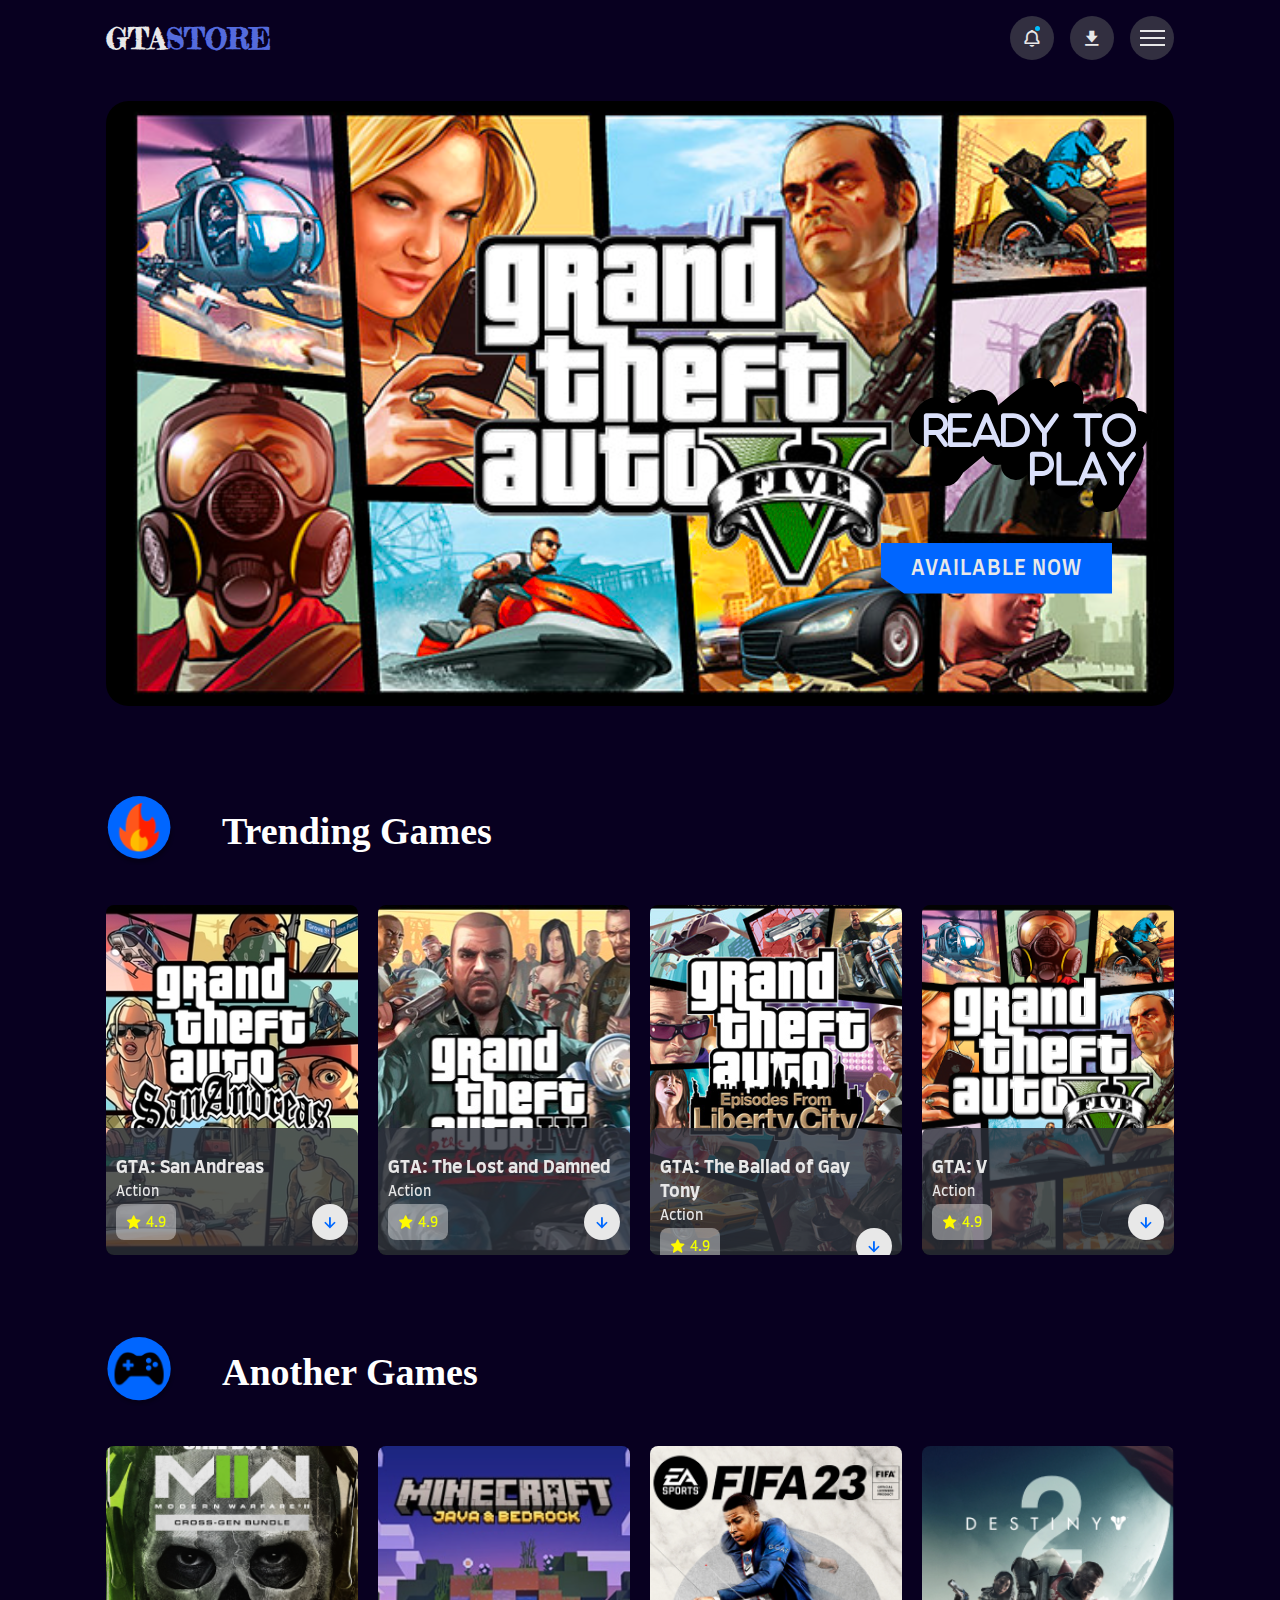
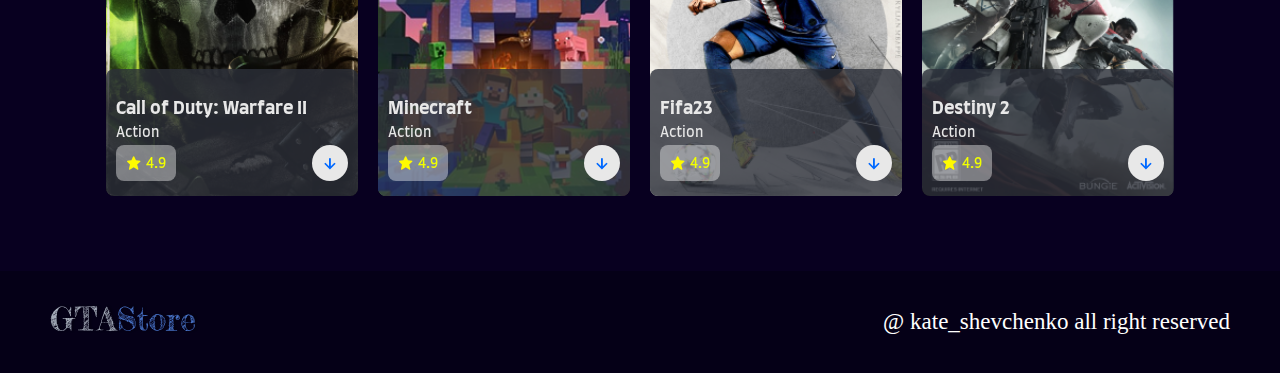
==== index.html @ 002e9f2f "Start create GTAStore" ====
<!DOCTYPE html>
<html lang="en">
<head>
    <meta charset="UTF-8">
    <meta http-equiv="X-UA-Compatible" content="IE=edge">
    <meta name="viewport" content="width=device-width, initial-scale=1.0">
    <title>GameStore</title>
    <link rel = "shortcut icon" href="img/favicon.ico" type="image/x-icon">
    <link rel = "stylesheet" href="css/style.css">
    <link href='https://unpkg.com/boxicons@2.1.4/css/boxicons.min.css' rel='stylesheet'>
    <link rel="stylesheet" href="css/swiper-bundle.min.css">
</head>
<body>
    
<header>
    <div class="nav container">
        <a href="index.html" class="logo">GTA<span>Store</span></a>
        <div class="nav-icons">
            <i class='bx bx-bell  bx-tada' id="notication-icon"><span></span></i>
            <i class='bx bxs-download' id="download-icon"></i>
            <div class="menu-icon">
                <div class="line1"></div>
                <div class="line2"></div>
                <div class="line3"></div>
            </div>
        </div>
        <div class="menu">
            <img src="./img/image 1.svg" alt="logo_Games">
            <ul class="navbar">
                <li><a href="index.html">Home</a></li>
                <li><a href="#trending">Trending</a></li>
                <li><a href="#new">New Games</a></li>
                <li><a href="#action">Action Games</a></li>
                <li><a href="#contact">Contact Us</a></li>
            </ul>
        </div>
        <div class="notification">
                <div class="notification_box">
                    <i class='bx bxs-check-circle' style='color:#00ff22'></i>                
                        <p>Congratulation, your game is loaded!</p>
                </div>

                <div class="notification_box box-color">
                    <i class='bx bxs-x-circle' style='color:#ff0004'></i>
                    <p>Could not apply changes.</p>
                </div>
        </div>
    </div>
</header>

<section class="home container" id="home">
    <img src="./img/image 10.svg" alt="main image GTAStore" class="main_image">
<div class="home-text">
    <img src="./img/home-text.svg" alt="READY TO PLAY" class="readyToPlay">
    <a href="#" class="btn">AVAILABLE NOW</a>
</div>
</section>

<!-- Trending -->
<section class="trending_section container">
    <div class="trend">
<img src="./img/sale.svg" alt="sale" class="sale_image">
<h3 class="trending_text">Trending Games</h3>
</div>
<div class="trending-content swiper">
    <div class="swiper-wrapper">
                <!-- slide 1 -->
        <div class="swiper-slide">
            <div class="box">
                <img src="./img/image 24.svg" alt="trending1">
                <div class="box_text">
                    <h2>GTA: San Andreas</h2>
                    <h3>Action</h3>
                    <div class="rating-download">
                        <div class="rating">
                            <i class='bx bxs-star' style='color:#fffa00'></i>
                            <span>4.9</span>
                        </div>
                        <a href="#" class="box-btn"><i class='bx bx-down-arrow-alt' style='color:#0069ff'></i></a>
                    </div>
                </div>
            </div>
        </div>
                <!-- slide 2 -->
        <div class="swiper-slide">
            <div class="box">
                <img src="./img/image 23.svg" alt="trending1">
                <div class="box_text">
                    <h2>GTA: The Lost and Damned</h2>
                    <h3>Action</h3>
                    <div class="rating-download">
                        <div class="rating">
                            <i class='bx bxs-star' style='color:#fffa00'></i>
                            <span>4.9</span>
                        </div>
                        <a href="#" class="box-btn"><i class='bx bx-down-arrow-alt' style='color:#0069ff'></i></a>
                    </div>
                </div>
            </div>
        </div>
                <!-- slide 3 -->
        <div class="swiper-slide">
            <div class="box">
                <img src="./img/image 22.svg" alt="trending1">
                <div class="box_text">
                    <h2>GTA: The Ballad of Gay Tony</h2>
                    <h3>Action</h3>
                    <div class="rating-download">
                        <div class="rating">
                            <i class='bx bxs-star' style='color:#fffa00'></i>
                            <span>4.9</span>
                        </div>
                        <a href="#" class="box-btn"><i class='bx bx-down-arrow-alt' style='color:#0069ff'></i></a>
                    </div>
                </div>
            </div>
        </div>
                <!-- slide 4 -->
        <div class="swiper-slide">
            <div class="box">
                <img src="./img/image 21.svg" alt="trending1">
                <div class="box_text">
                    <h2>GTA: V </h2>
                    <h3>Action</h3>
                    <div class="rating-download">
                        <div class="rating">
                            <i class='bx bxs-star' style='color:#fffa00'></i>
                            <span>4.9</span>
                        </div>
                        <a href="#" class="box-btn"><i class='bx bx-down-arrow-alt' style='color:#0069ff'></i></a>
                    </div>
                </div>
            </div>
        </div>
                <!-- slide 5 -->
        <div class="swiper-slide">
            <div class="box">
                <img src="./img/gta2.png" alt="trending1">
                <div class="box_text">
                    <h2>GTA: II</h2>
                    <h3>Action</h3>
                    <div class="rating-download">
                        <div class="rating">
                            <i class='bx bxs-star' style='color:#fffa00'></i>
                            <span>4.9</span>
                        </div>
                        <a href="#" class="box-btn"><i class='bx bx-down-arrow-alt' style='color:#0069ff'></i></a>
                    </div>
                </div>
            </div>
        </div>
        
      </div>
</div>
</section>












<!-- Another Games -->
<section class="another_section container">
    <div class="another">
<img src="./img/another_game.svg" alt="sale" class="sale_image">
<h3 class="trending_text">Another Games</h3>
</div>
<div class="trending-content swiper">
    <div class="swiper-wrapper">
                <!-- slide 1 -->
        <div class="swiper-slide">
            <div class="box">
                <img src="./img/callOfDuty.png" alt="trending1">
                <div class="box_text">
                    <h2>Call of Duty: Warfare II</h2>
                    <h3>Action</h3>
                    <div class="rating-download">
                        <div class="rating">
                            <i class='bx bxs-star' style='color:#fffa00'></i>
                            <span>4.9</span>
                        </div>
                        <a href="#" class="box-btn"><i class='bx bx-down-arrow-alt' style='color:#0069ff'></i></a>
                    </div>
                </div>
            </div>
        </div>
                <!-- slide 2 -->
        <div class="swiper-slide">
            <div class="box">
                <img src="./img/minecraft.png" alt="trending1">
                <div class="box_text">
                    <h2>Minecraft</h2>
                    <h3>Action</h3>
                    <div class="rating-download">
                        <div class="rating">
                            <i class='bx bxs-star' style='color:#fffa00'></i>
                            <span>4.9</span>
                        </div>
                        <a href="#" class="box-btn"><i class='bx bx-down-arrow-alt' style='color:#0069ff'></i></a>
                    </div>
                </div>
            </div>
        </div>
                <!-- slide 3 -->
        <div class="swiper-slide">
            <div class="box">
                <img src="./img/fifa.png" alt="trending1">
                <div class="box_text">
                    <h2>Fifa23</h2>
                    <h3>Action</h3>
                    <div class="rating-download">
                        <div class="rating">
                            <i class='bx bxs-star' style='color:#fffa00'></i>
                            <span>4.9</span>
                        </div>
                        <a href="#" class="box-btn"><i class='bx bx-down-arrow-alt' style='color:#0069ff'></i></a>
                    </div>
                </div>
            </div>
        </div>
                <!-- slide 4 -->
        <div class="swiper-slide">
            <div class="box">
                <img src="./img/destiny.png" alt="trending1">
                <div class="box_text">
                    <h2>Destiny 2</h2>
                    <h3>Action</h3>
                    <div class="rating-download">
                        <div class="rating">
                            <i class='bx bxs-star' style='color:#fffa00'></i>
                            <span>4.9</span>
                        </div>
                        <a href="#" class="box-btn"><i class='bx bx-down-arrow-alt' style='color:#0069ff'></i></a>
                    </div>
                </div>
            </div>
        </div>
                <!-- slide 5 -->
        <div class="swiper-slide">
            <div class="box">
                <img src="./img/mario.png" alt="trending1">
                <div class="box_text">
                    <h2>Mario</h2>
                    <h3>Action</h3>
                    <div class="rating-download">
                        <div class="rating">
                            <i class='bx bxs-star' style='color:#fffa00'></i>
                            <span>4.9</span>
                        </div>
                        <a href="#" class="box-btn"><i class='bx bx-down-arrow-alt' style='color:#0069ff'></i></a>
                    </div>
                </div>
            </div>
        </div>
                <!-- slide 6 -->
        <div class="swiper-slide">
            <div class="box">
                <img src="./img/godOfWar.png" alt="trending1">
                <div class="box_text">
                    <h2>God Of War</h2>
                    <h3>Action</h3>
                    <div class="rating-download">
                        <div class="rating">
                            <i class='bx bxs-star' style='color:#fffa00'></i>
                            <span>4.9</span>
                        </div>
                        <a href="#" class="box-btn"><i class='bx bx-down-arrow-alt' style='color:#0069ff'></i></a>
                    </div>
                </div>
            </div>
        </div>
</section>








<footer>
    <div class="container-footer">
        <a href="index.html" class="logo"> <img src="./img/GTAStore.svg" alt="logo_GTAStore" class="image_logo"></a>
        <h3 class="author">@ kate_shevchenko all right reserved</h3>
 </div>
</footer>



    <script src="js/swiper-bundle.min.js"></script>
    <script src="js/index.js"></script>
</body>
</html>
---- css/style.css ----
@import url('https://fonts.googleapis.com/css2?family=Farro:wght@400;700&family=Fredericka+the+Great&display=swap');
*{
    font-family: 'Farro', sans-serif;
    margin: 0;
    padding: 0;
    scroll-behavior: smooth;
    box-sizing: border-box;
    list-style: none;
    text-decoration: none;
    scroll-padding-top: 2rem;
}

:root{
    --main-color: #1D2A6D;
    --dark-color: #080020;
    --light-color: #322f40;
    --text-color: hsl(0, 0%, 91%);
}

::selection{
    color: var(--text-color);
    background-color: var(--main-color);
}

/* section{
    padding: 4rem 0 3rem;
} */

img{
    width: 100%;
}

body{
    background-color: var(--dark-color);
    color: var(--text-color);
}

.container{
    max-width: 1068px;
    margin: auto;
    width: 100%;
}

header{
    position: fixed;
    top: 0;
    left: 0;
    width: 100%;
    background-color: var(--dark-color);
    z-index: 100;
}

.nav{
    display: flex;
    align-items: center;
    justify-content: center;
    padding: 16px 0;
}
.logo{
    font-size: 1.8rem;
    font-weight: 700;
    color: var(--text-color);
    text-transform: uppercase;
    margin: 0 auto 0 0;
    font-family: 'Fredericka the Great';
}

.logo span{
    color: #546bdd;
    font-family: 'Fredericka the Great';
}

.nav-icons{
    display: flex;
    align-items: center;
    column-gap: 1rem;

}

.nav-icons .bx{
    font-size: 20px;
    height: 44px;
    width: 44px;
    display: grid;
    place-items: center;
    color: var(--text-color);
    background-color: var(--light-color);
    border-radius: 50%;
    cursor: pointer;
}

#notication-icon{
    position: relative;
}

#notication-icon span{
    width: 5px;
    height: 5px;
    border-radius: 50%;
    background-color: #00BFFF;
    position: absolute;
    top: 10px;
    right: 14px;
}

.menu-icon{
    display: flex;
    flex-direction: column;
    align-items: center;
    justify-content: center;
    row-gap: 5px;
    height: 44px;
    width: 44px;
    border-radius: 50%;
    background-color: var(--light-color);
    cursor: pointer;
    z-index: 200;
    transition: .3s;
}

/* burger menu icon */
.menu-icon div{
    display: block;
    background-color: var(--text-color);
    height: 2px;
    width: 25px;
    transition: .3s;
}

/* close icon */
.menu-icon.move .line1{
    transform: rotate(-45deg) translate(-5px, 5px);
}

.menu-icon.move .line2{
    opacity: 0;   
}

.menu-icon.move .line3{
    transform: rotate(45deg) translate(-5px, -5px);
}

.menu{
    position: fixed;
    left: 0;
    top: 0;
    width: 100%;
    height: 100vh;
    background-color: rgba(0, 0, 14, .9);
    z-index: 105;
    display: flex;
    flex-direction: column;
    gap: 3rem;
    align-items: center;
    /* justify-content: center; */
    padding-top: 80px;
    transition: .5s;
    clip-path: circle(0% at 100% 0%);
}

.menu.active{
    clip-path: circle(144% at 100% 0%);
}

.menu img{
    width: 323px;
}

.navbar{
    display: grid;
    row-gap: 1rem;
    text-align: center;
}

.navbar a{
    font-size: 2rem;
    color: var(--text-color);
    font-weight: 500;
    transition: .2s;
}

.navbar a:hover{
    border-bottom: 4px solid var(--main-color);
    font-size: 1.8rem;
}

.notification{
    position: absolute;
    top: 110%;
    right: 5rem;
    background-color: var(--light-color);
    width: 300px;
    height: 350px;
    border-radius: .5rem;
    padding: 10px;
    display: flex;
    flex-direction: column;
    row-gap: 1rem;
    clip-path: circle(0% at 100% 0%);
}

.notification.active{
    clip-path: circle(144% at 100% 0%);
    transition: .3s;
}

.notification_box{
    display: flex;
    align-items: baseline;
    column-gap: 1rem;
    border-radius: .5rem;
    background-color: var(--dark-color);
    padding: 10px;
}


.box-color{
    background-color: hsl(0, 0%, 50%, .4);
}

.home{
    position: relative;
    min-height: 540px;
    display: flex;
    align-items: center;
    justify-content: flex-end;
    margin-top: 6rem;
}

.main_image{
    position: absolute;
    margin: 180px auto  105px;
    width: 100%;
    height: 112%;
    z-index: -1;
    object-fit: cover;
    border-radius: 1.4rem;
}


.home-text{
    padding-right: 0rem;
    padding-top: 14rem;
    text-align: right;
}

.readyToPlay{
    display: block;
    width: 345px;
    height: 135px;
    margin-bottom: 45px;
}

.btn{
    background-color: #0066FF;
    padding: 15px 30px;
    color: var(--text-color);
    text-transform: uppercase;
    font-size: 1.3rem;
    letter-spacing: 1px;
    font-weight: 500;
    margin-right: 62px;
    clip-path: polygon(0 0, 100% 0%, 100% 100%, 10% 100%, 0% 68%);
}

.btn:hover{
    background-color: #000;
    transition: .3s all linear;
} 

.trending_section{
    margin-bottom: 82px;
    margin-top: 60px;
}

.trend{
    display: flex;
    align-items: center;
    justify-content:left;
    margin-bottom: 40px;
    margin-top: 160px; 
}

.trending_text{
        font-family: 'Fira Mono';
        font-style: normal;
        font-weight: 700;
        font-size: 38px;
        line-height: 46px;
        color: #fff;
}
    
.sale_image{
        width: 69px;
        height: 69px;
        margin-right: 47px;
}

.text-author{
    display: flex;
    align-items: center;
    column-gap: 1rem;
    padding-left: 0;
}

.trending-content{

}

.box{
     position: relative;
     width: 100%;
     height: 350px;
     border-radius: .5rem;
}

.box img{
    width: 100%;
    height: 100%;
    object-fit: cover;
    border-radius: .5rem;
} 

.box .box_text{
    position: absolute;
    right: 0;
    left: 0;
    bottom: 0;
    padding: 10px;
    padding-top: 28px;
    height: 127px;
    background-color: hsl(227, 14%, 20%, .8);
    border-radius: .5rem; 
}

.box .box_text h2{
    font-weight: 700;
    font-size: 18px;
    line-height: 24px;
}

.box .box_text h3{
    font-weight: 400;
    font-size: .9rem;
    line-height: 24px;
}

.rating-download{
    display: flex;
    justify-content: space-between;
    top: 0;
}

.rating{
    display: flex;
    align-items: center;
    column-gap: 4px;
    background-color: hsl(0, 0%, 100%, .4);
    padding: 4px 10px;
    border-radius: .5rem;
}

.rating span{
  color: #f1ff00;
  font-size: .9rem;
}

.box-btn .bx{
    padding: 8px;
    background-color: var(--text-color);
    border-radius: 50%;
    color: var(--main-color);
    font-weight: 400;
    font-size: 20px;
}

.box-btn .bx:hover{
    background-color: var(--dark-color);
}

 .another_section{
    margin-bottom: 75px;   
}

.another{
    display: flex;
    align-items: center;
    justify-content:left;
    margin-bottom: 40px;
}




footer{
    position: absolute;
    width: 100%;
    background: rgba(0, 0, 0, 0.26);
}

.author{
        font-family: 'Fira Mono';
        font-style: normal;
        font-weight: 400;
        font-size: 23px;
        line-height: 28px;
        color: #FFFFFF;
        margin-right: 50px;
    }
    
    
.container-footer{
    display: flex;
    align-items: center;
    justify-content: space-between;
    padding: 16px 0;
}
    
.image_logo{
        /* display: block; */
        width: 150px;
        height: 63px;
        margin-left: 50px;
    }
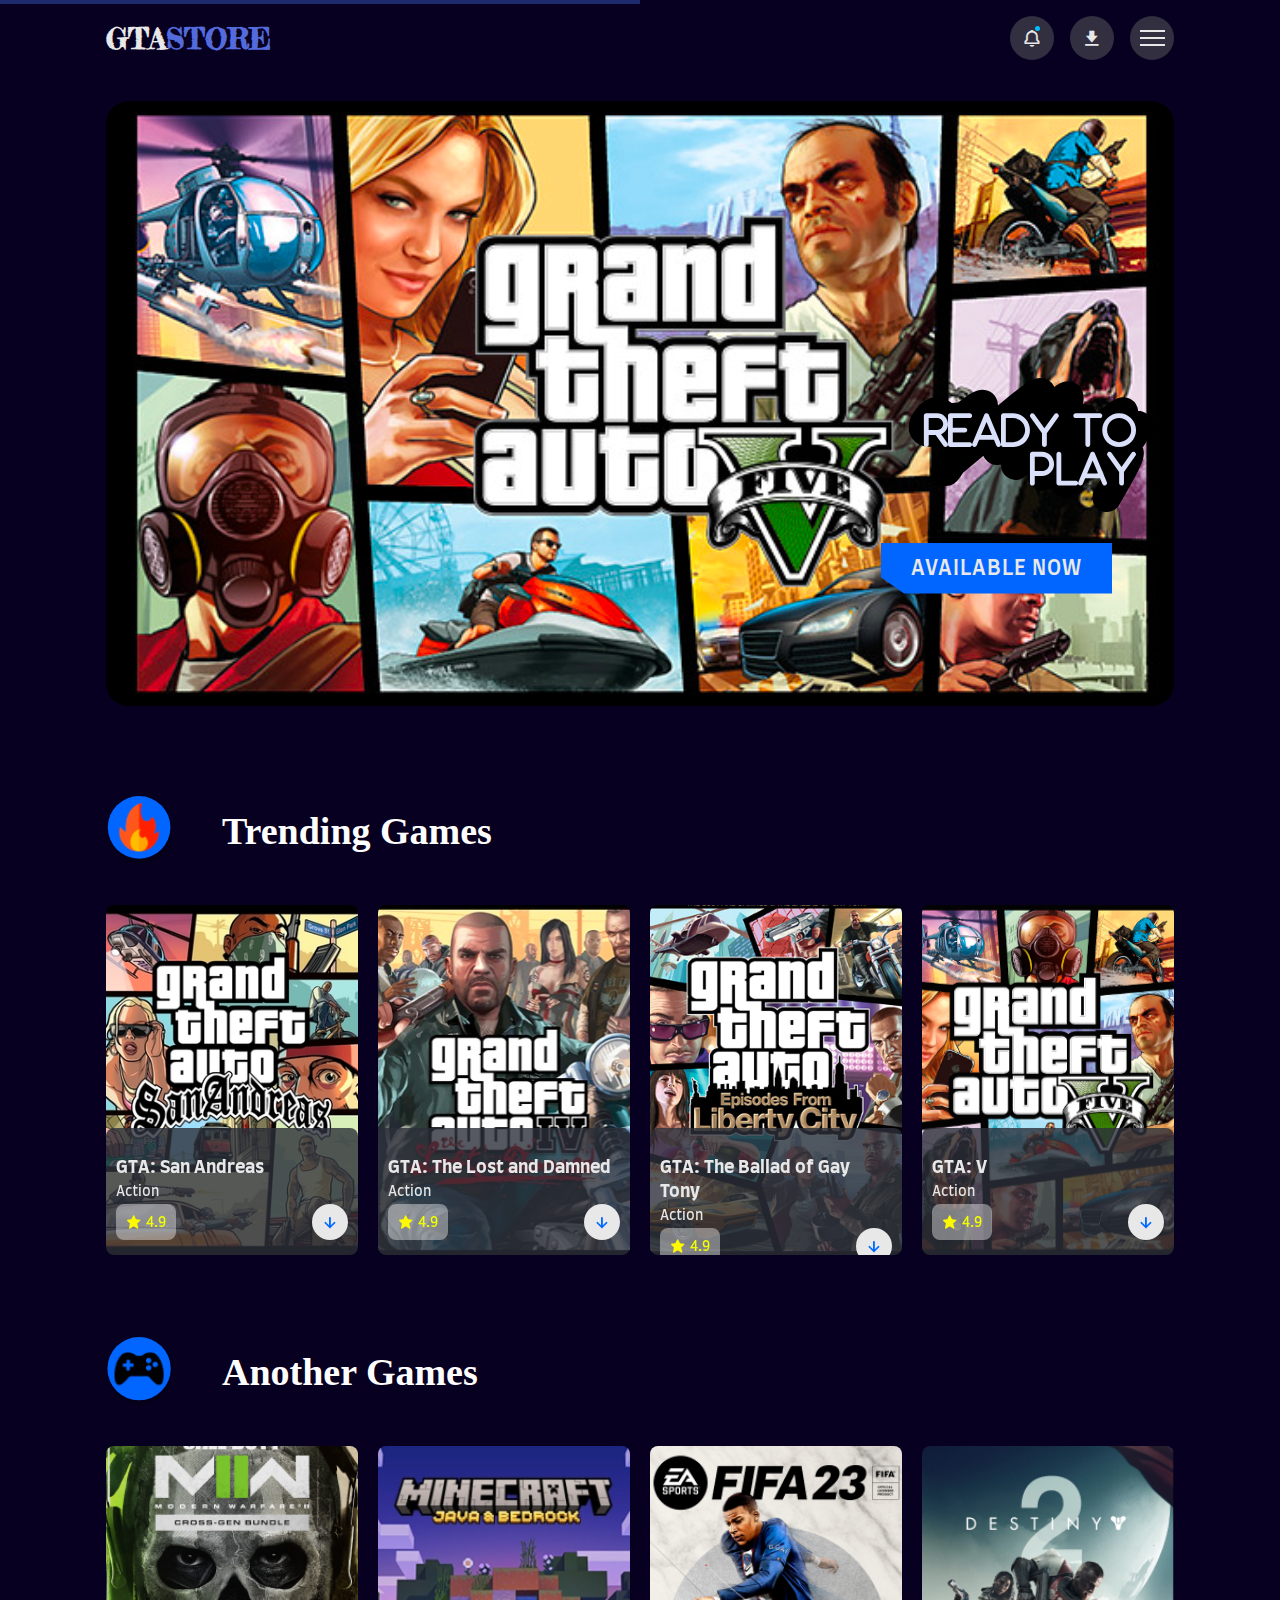
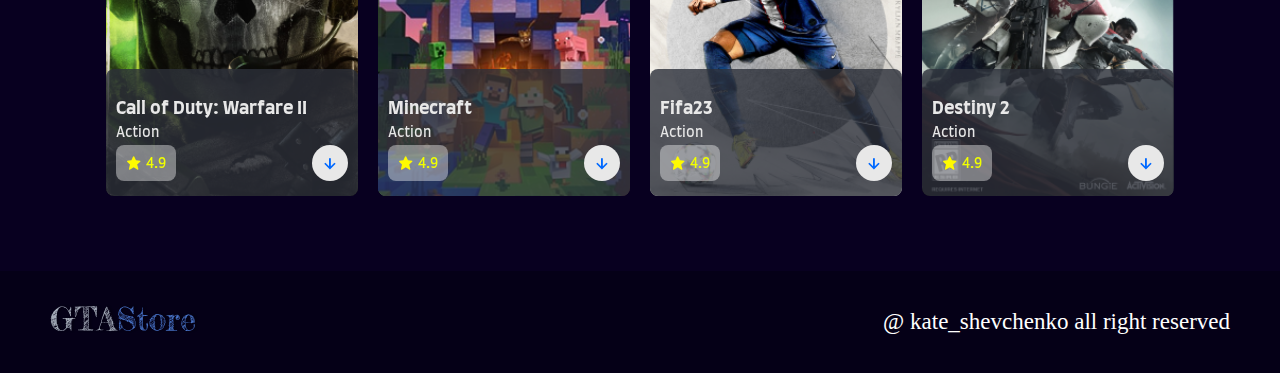
==== commit 08962def: "add games pages" ====
--- a/index.html
+++ b/index.html
@@ -11,6 +11,10 @@
     <link rel="stylesheet" href="css/swiper-bundle.min.css">
 </head>
 <body>
+
+    <div class="progress">
+        <div class="scroll-bar" id="scroll-bar"></div>
+    </div>
     
 <header>
     <div class="nav container">
@@ -185,7 +189,7 @@
                             <i class='bx bxs-star' style='color:#fffa00'></i>
                             <span>4.9</span>
                         </div>
-                        <a href="#" class="box-btn"><i class='bx bx-down-arrow-alt' style='color:#0069ff'></i></a>
+                        <a href="download_callOfDuty.html" class="box-btn"><i class='bx bx-down-arrow-alt' style='color:#0069ff'></i></a>
                     </div>
                 </div>
             </div>
@@ -202,7 +206,7 @@
                             <i class='bx bxs-star' style='color:#fffa00'></i>
                             <span>4.9</span>
                         </div>
-                        <a href="#" class="box-btn"><i class='bx bx-down-arrow-alt' style='color:#0069ff'></i></a>
+                        <a href="download_minecraft.html" class="box-btn"><i class='bx bx-down-arrow-alt' style='color:#0069ff'></i></a>
                     </div>
                 </div>
             </div>
@@ -219,7 +223,7 @@
                             <i class='bx bxs-star' style='color:#fffa00'></i>
                             <span>4.9</span>
                         </div>
-                        <a href="#" class="box-btn"><i class='bx bx-down-arrow-alt' style='color:#0069ff'></i></a>
+                        <a href="download_fifa.html" class="box-btn"><i class='bx bx-down-arrow-alt' style='color:#0069ff'></i></a>
                     </div>
                 </div>
             </div>
@@ -236,7 +240,7 @@
                             <i class='bx bxs-star' style='color:#fffa00'></i>
                             <span>4.9</span>
                         </div>
-                        <a href="#" class="box-btn"><i class='bx bx-down-arrow-alt' style='color:#0069ff'></i></a>
+                        <a href="download_destiny.html" class="box-btn"><i class='bx bx-down-arrow-alt' style='color:#0069ff'></i></a>
                     </div>
                 </div>
             </div>
@@ -253,7 +257,7 @@
                             <i class='bx bxs-star' style='color:#fffa00'></i>
                             <span>4.9</span>
                         </div>
-                        <a href="#" class="box-btn"><i class='bx bx-down-arrow-alt' style='color:#0069ff'></i></a>
+                        <a href="download_mario.html" class="box-btn"><i class='bx bx-down-arrow-alt' style='color:#0069ff'></i></a>
                     </div>
                 </div>
             </div>
@@ -270,18 +274,12 @@
                             <i class='bx bxs-star' style='color:#fffa00'></i>
                             <span>4.9</span>
                         </div>
-                        <a href="#" class="box-btn"><i class='bx bx-down-arrow-alt' style='color:#0069ff'></i></a>
+                        <a href="download_godOfWar.html" class="box-btn"><i class='bx bx-down-arrow-alt' style='color:#0069ff'></i></a>
                     </div>
                 </div>
             </div>
         </div>
 </section>
-
-
-
-
-
-
 
 
 <footer>
--- a/css/style.css
+++ b/css/style.css
@@ -422,3 +422,124 @@
         height: 63px;
         margin-left: 50px;
     }
+
+
+/* Download */
+
+.video-conteiner{
+    margin-top:  5rem;
+}
+
+.video-conteiner video{
+    width: 100%;
+    aspect-ratio: 16/9;
+}
+
+
+/* About Game */
+
+.about-game{
+    margin-top: 2rem;
+    text-align: center;
+
+}
+
+.about-game h2{
+    display: inline-flex;
+    font-size: 1.9rem;
+    font-weight: 500;
+    border-bottom: 4px solid var(--main-color);
+}
+
+.about-game p{
+    font-size: 1rem;
+    margin-top: 1rem;
+    text-align: justify;
+    line-height: 28px;
+}
+.screenshots{
+    text-align: center;
+
+}
+.screenshots h2{
+    display: inline-flex;
+    font-size: 1.9rem;
+    font-weight: 500;
+    border-bottom: 4px solid var(--main-color);
+    margin: 1.6rem 0;
+    text-align: center;
+}
+
+.screenshots-content{
+    display: grid;
+    grid-template-columns: repeat(auto-fit, minmax(250px, auto));
+    gap: 35px;
+    justify-content: center;
+    max-width: 800px;
+    margin: auto;
+    width: 100%;
+}
+
+.screenshots-content img{
+    width: 100%;
+    height: 220px;
+    object-fit: cover;
+}
+
+.download{
+    max-width: 800px;
+    margin: auto;
+    width: 100%;
+    display: grid;
+    justify-content: center;
+    margin-top: 2rem;
+
+}
+
+.download h2{
+    text-align: center;
+    font-size: 1.9rem;
+    font-weight: 500;
+    margin: 1.6rem 0;
+}
+
+.download-links{
+    display: grid;
+    grid-template-columns: repeat(3, 1fr);
+    gap: 10px;
+    margin-bottom: 2rem;
+}
+
+.download-links a{
+    text-align: center;
+    background: var(--main-color);
+    padding: 12px 20px;
+    color: var(--text-color);
+    letter-spacing: 1px;
+    font-weight: 500;
+}
+
+.download-links a:hover{
+    background-color: var(--dark-color);
+    transition: .3s all linear;
+}
+
+::-webkit-scrollbar{
+    display: none;
+}
+
+.progress{
+    position: fixed;
+    top: 0;
+    left: 0;
+    width: 100%;
+    height: 4px;
+    z-index: 300;
+}
+
+.scroll-bar{
+    height: 4px;
+    background-color: var(--main-color);
+    width: 50%;
+
+}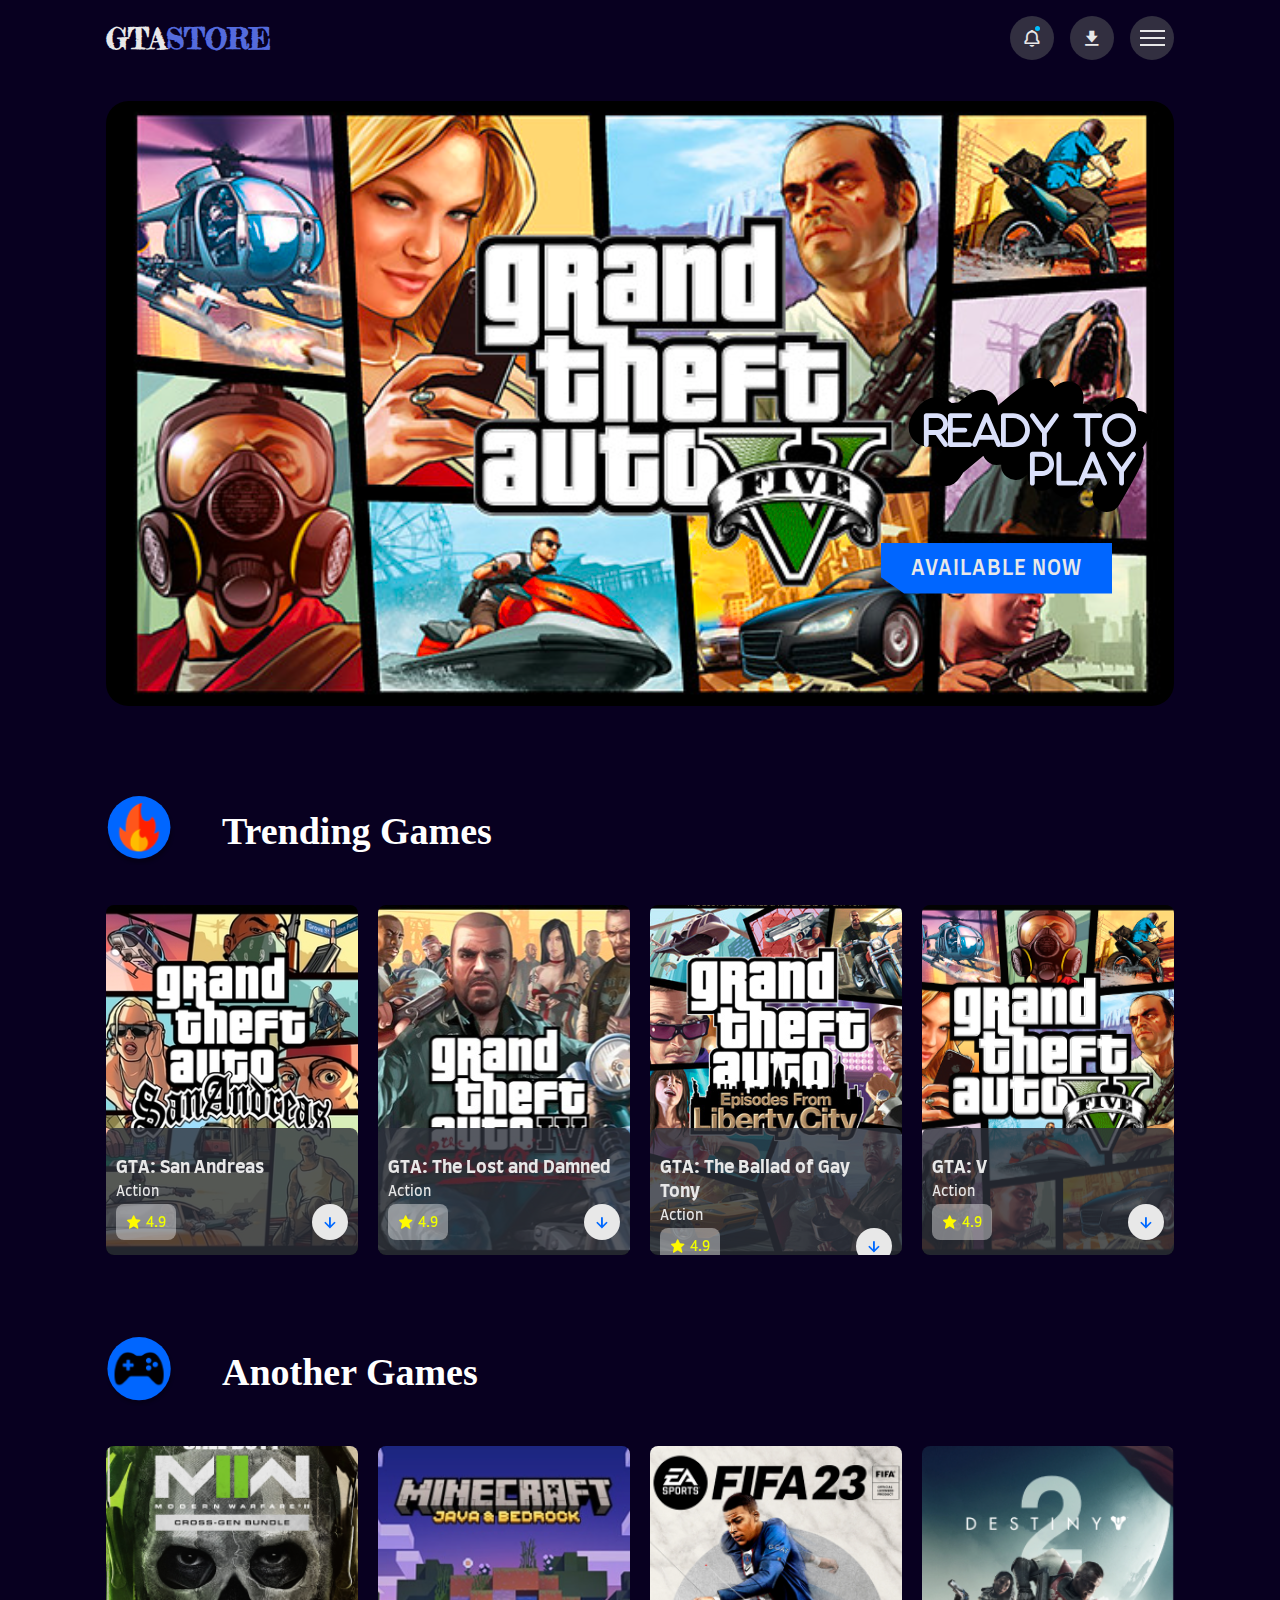
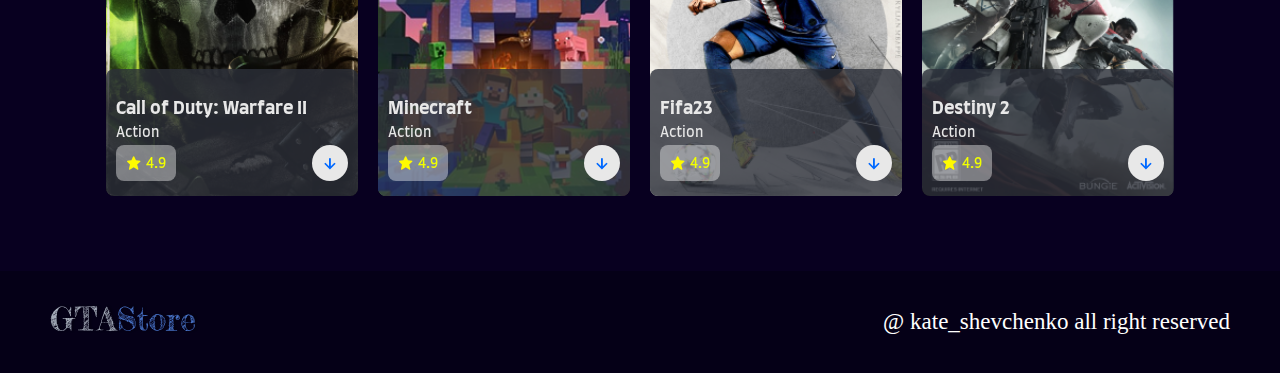
==== commit d39afb14: "update image" ====
--- a/index.html
+++ b/index.html
@@ -31,11 +31,11 @@
         <div class="menu">
             <img src="./img/image 1.svg" alt="logo_Games">
             <ul class="navbar">
-                <li><a href="index.html">Home</a></li>
-                <li><a href="#trending">Trending</a></li>
-                <li><a href="#new">New Games</a></li>
-                <li><a href="#action">Action Games</a></li>
-                <li><a href="#contact">Contact Us</a></li>
+                <li><a href="index.html" class="js-scroll">Home</a></li>
+                <li><a href="#trending" class="js-scroll">Trending</a></li>
+                <li><a href="#new" class="js-scroll">New Games</a></li>
+                <li><a href="#action" class="js-scroll">Action Games</a></li>
+                <li><a href="#contact" class="js-scroll">Contact Us</a></li>
             </ul>
         </div>
         <div class="notification">
@@ -61,7 +61,7 @@
 </section>
 
 <!-- Trending -->
-<section class="trending_section container">
+<section class="trending_section container" id="trending">
     <div class="trend">
 <img src="./img/sale.svg" alt="sale" class="sale_image">
 <h3 class="trending_text">Trending Games</h3>
@@ -170,7 +170,7 @@
 
 
 <!-- Another Games -->
-<section class="another_section container">
+<section class="another_section container" id="new">
     <div class="another">
 <img src="./img/another_game.svg" alt="sale" class="sale_image">
 <h3 class="trending_text">Another Games</h3>
@@ -283,7 +283,7 @@
 
 
 <footer>
-    <div class="container-footer">
+    <div class="container-footer" id="contact">
         <a href="index.html" class="logo"> <img src="./img/GTAStore.svg" alt="logo_GTAStore" class="image_logo"></a>
         <h3 class="author">@ kate_shevchenko all right reserved</h3>
  </div>
--- a/css/style.css
+++ b/css/style.css
@@ -540,6 +540,159 @@
 .scroll-bar{
     height: 4px;
     background-color: var(--main-color);
-    width: 50%;
-
+    width: 0%;
+
+}
+
+
+@media (max-width: 1080px) {
+    .container{
+        margin: 0 auto;
+        width: 90%;
+    }
+
+    .nav{
+        padding: 10px 0;
+    }
+
+    .notification{
+        right: 4rem;
+    }
+
+    .menu img{
+        width: 500px;
+    }
+
+    section{
+        padding: 3rem 0 2rem;
+    }
+
+    .home{
+        margin-top: 4rem;
+        min-height: 220px;
+    }
+
+    .home img {
+        border-radius: 1rem;
+    }
+
+    .another_section{
+        grid-template-columns: repeat(auto-fit, minmax(200px, auto));
+    }
+    .video-conteiner{
+        margin-top: 5rem;
+    }
+}
+
+@media (max-width: 774px){
+    .notification {
+    right: 1rem;
+    }
+
+    menu img {
+    width: 400px;
+    }
+
+    .home {
+    min-height: 300px;
+    }
+
+    .home-text h1{
+    font-size: 2rem;
+    }
+
+    .btn{
+    padding: 12px 17px;
+    }
+
+    .screenshots-content {
+    grid-template-columns: repeat (auto-fit, minmax(250px, 300px));
+    }
+}
+
+@media (max-width: 560px){
+    .menu img{
+    display: none;
+    }
+
+    .nav{
+    padding: 8px 0;
+    }
+
+    .nav-icons .bx,
+    .menu-icon {
+    width: 40px;
+    height: 40px;
+    }
+
+    .home {
+    min-height: 240px;
+    }
+
+    .home-text{
+        padding-right: 1rem;
+    }
+    
+    .about-game p{
+        font-size: 875rem;
+    }
+    
+    .download-links{
+        grid-template-columns: 1fr;
+    }
+    
+    .copyright {
+        flex-direction: column;
+        align-items: center;
+        row-gap: 1rem;
+    }
+    .copyright .logo{
+        margin: 0;
+    } 
+}
+
+@media (max-width: 360px){
+    .logo {
+    font-size: 1.2rem;
+    }
+
+    .navbar a{
+        font-size: 1.3rem;
+    }
+
+    .navbar a:hover{
+    font-size: 1.4rem;
+    }
+
+    .notification{
+    width: 270px;
+    }
+
+    .home {
+    min-height: 214px;
+    }
+
+    .home-text h1{
+    font-size: 1.4rem;
+    }
+
+    .heading .bx{
+        padding: 8px;
+    }
+
+    .heading h2{
+     font-size: 1.1rem;
+    }
+    .box{
+     height: 420px;
+     }
+
+     .about h2,
+     .screenshots h2, 
+     .download h2{
+      font-size: 1.2rem;
+     }
+    .copyright p{
+    font-size: .75rem;
+    }
 }